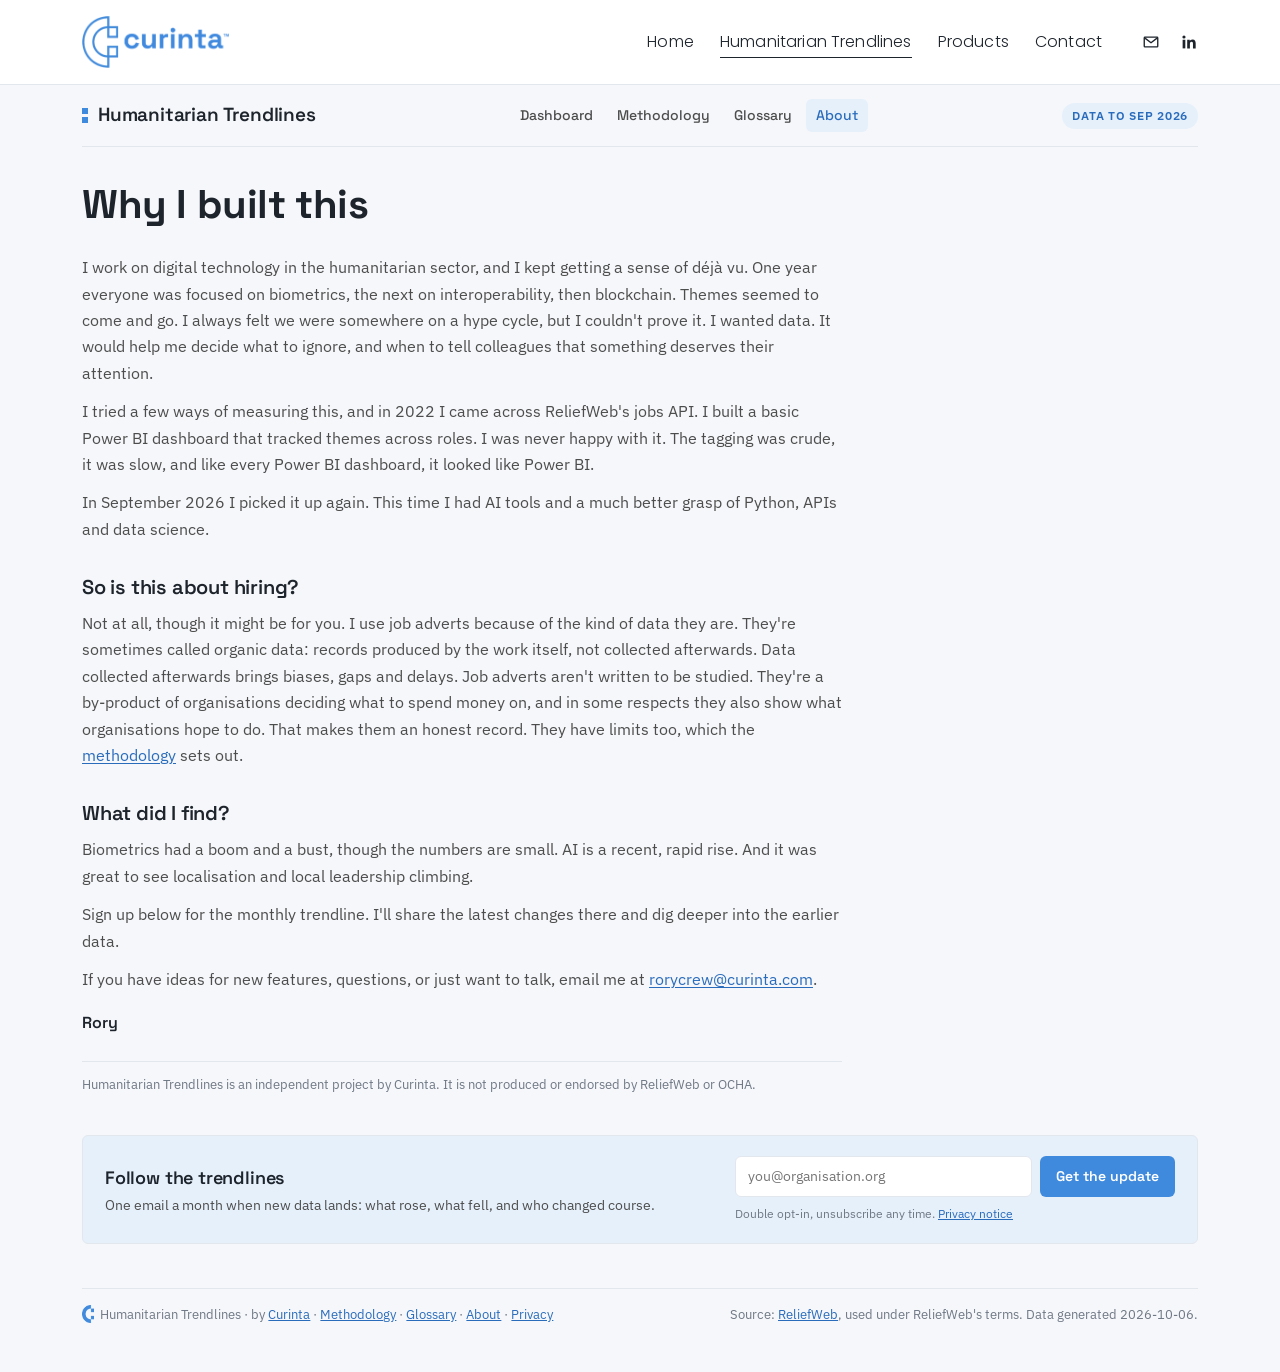
==== docs/about.html @ 2a7b98c0 "Add About page (Why I built this) with signup Co-Authored-By: Claude Opus 5.5 <noreply@anthropic.com" ====
<!doctype html>
<html lang="en">
<head>
<meta charset="utf-8">
<meta name="viewport" content="width=device-width,initial-scale=1,viewport-fit=cover">
<link rel="icon" type="image/png" href="[data-uri]">
<title>About · Humanitarian Trendlines</title>
<meta name="description" content="Why Humanitarian Trendlines exists: using ReliefWeb job adverts as an honest record of what the humanitarian sector sets out to do.">
<link rel="canonical" href="https://trendlines.curinta.com/about">
<meta property="og:type" content="article">
<meta property="og:site_name" content="Curinta">
<meta property="og:url" content="https://trendlines.curinta.com/about">
<meta property="og:title" content="About · Humanitarian Trendlines">
<meta property="og:description" content="Why Humanitarian Trendlines exists: using ReliefWeb job adverts as an honest record of what the humanitarian sector sets out to do.">
<meta property="og:image" content="https://trendlines.curinta.com/og-image.png?v=20261006-e20811">
<meta property="og:image:width" content="1200">
<meta property="og:image:height" content="627">
<link rel="preconnect" href="https://fonts.googleapis.com">
<link rel="preconnect" href="https://fonts.gstatic.com" crossorigin>
<link rel="stylesheet" href="https://fonts.googleapis.com/css2?family=Space+Grotesk:wght@400;500;600;700&family=IBM+Plex+Sans:wght@400;500;600&family=Poppins:wght@300;400&display=swap">
<link rel="stylesheet" href="site.css">
</head>
<body>
<!-- Generated by pages.py on 2026-10-06. Edit pages.py, not this file. -->
<header class="site" id="site">
  <div class="site-in">
    <a class="site-logo" href="https://www.curinta.com/"><img src="curinta-logo.png" alt="Curinta" width="317" height="112"></a>
    <button class="site-burger" type="button" aria-label="Menu" aria-expanded="false" aria-controls="siteMenu"><svg viewBox="0 0 24 24" fill="none" stroke="currentColor" stroke-width="1.6" stroke-linecap="round" aria-hidden="true"><path d="M4 7h16M4 12h16M4 17h16"/></svg></button>
    <div class="site-menu" id="siteMenu">
      <ul class="site-nav">
        <li><a href="https://www.curinta.com/">Home</a></li>
        <li><a href="https://trendlines.curinta.com/" aria-current="page">Humanitarian Trendlines</a></li>
        <li class="site-dd"><button type="button" aria-haspopup="true" aria-expanded="false">Products</button>
          <ul class="site-dd-menu"><li><a href="https://www.curinta.com/consultancy-services">Consultancy services</a></li></ul></li>
        <li><a href="https://www.curinta.com/contact">Contact</a></li>
      </ul>
      <div class="site-social">
        <a href="mailto:contact@curinta.com" aria-label="Email Curinta"><svg viewBox="0 0 24 24" fill="none" stroke="currentColor" stroke-width="1.8" stroke-linejoin="round" aria-hidden="true"><rect x="3" y="5.5" width="18" height="13" rx="1"/><path d="M3.5 6.5 12 13l8.5-6.5"/></svg></a>
        <a href="https://www.linkedin.com/company/curinta" aria-label="Curinta on LinkedIn" target="_blank" rel="noopener"><svg viewBox="0 0 24 24" fill="currentColor" aria-hidden="true"><rect x="3.5" y="9" width="3.6" height="11.5"/><circle cx="5.3" cy="5.3" r="2.1"/><path d="M9.6 9h3.4v1.6c.5-.9 1.7-1.9 3.6-1.9 3.6 0 4.3 2.3 4.3 5.4v6.4h-3.6v-5.7c0-1.4 0-3.1-1.9-3.1s-2.2 1.5-2.2 3v5.8H9.6z"/></svg></a>
      </div>
    </div>
  </div>
</header>

<div class="wrap">
  <header class="brand">
    <a class="prod" href="index.html"><span class="pix" aria-hidden="true"></span>Humanitarian Trendlines</a>
    <nav aria-label="Trendlines pages"><a href="index.html">Dashboard</a><a href="methodology.html">Methodology</a><a href="glossary.html">Glossary</a><a href="about.html" aria-current="page">About</a></nav>
    <span class="stamp">Data to Sep 2026</span>
  </header>

  <div class="page-hero">
    <h1>Why I built this</h1>
  </div>
  <article class="prose about">
<p>I work on digital technology in the humanitarian sector, and I kept getting a sense of déjà vu. One year everyone was focused on biometrics, the next on interoperability, then blockchain. Themes seemed to come and go. I always felt we were somewhere on a hype cycle, but I couldn't prove it. I wanted data. It would help me decide what to ignore, and when to tell colleagues that something deserves their attention.</p>
<p>I tried a few ways of measuring this, and in 2022 I came across ReliefWeb's jobs API. I built a basic Power BI dashboard that tracked themes across roles. I was never happy with it. The tagging was crude, it was slow, and like every Power BI dashboard, it looked like Power BI.</p>
<p>In September 2026 I picked it up again. This time I had AI tools and a much better grasp of Python, APIs and data science.</p>
<h2>So is this about hiring?</h2>
<p>Not at all, though it might be for you. I use job adverts because of the kind of data they are. They're sometimes called organic data: records produced by the work itself, not collected afterwards. Data collected afterwards brings biases, gaps and delays. Job adverts aren't written to be studied. They're a by-product of organisations deciding what to spend money on, and in some respects they also show what organisations hope to do. That makes them an honest record. They have limits too, which the <a href="methodology.html">methodology</a> sets out.</p>
<h2>What did I find?</h2>
<p>Biometrics had a boom and a bust, though the numbers are small. AI is a recent, rapid rise. And it was great to see localisation and local leadership climbing.</p>
<p>Sign up below for the monthly trendline. I'll share the latest changes there and dig deeper into the earlier data.</p>
<p>If you have ideas for new features, questions, or just want to talk, email me at <a href="mailto:rorycrew@curinta.com">rorycrew@curinta.com</a>.</p>
<p class="sig">Rory</p>
<p class="indep">Humanitarian Trendlines is an independent project by Curinta. It is not produced or endorsed by ReliefWeb or OCHA.</p>
  </article>
  <aside class="signup" aria-labelledby="suTitle2">
    <div><h3 id="suTitle2">Follow the trendlines</h3><p>One email a month when new data lands: what rose, what fell, and who changed course.</p></div>
    <div>
      <form class="signup-form" novalidate>
        <label class="sr-only" for="suEmail2">Email address</label>
        <input id="suEmail2" type="email" name="email" placeholder="you@organisation.org" autocomplete="email" required>
        <input class="hp" type="text" name="website" tabindex="-1" autocomplete="off" aria-hidden="true">
        <button type="submit">Get the update</button>
      </form>
      <p class="fine">Double opt-in, unsubscribe any time. <a href="https://www.curinta.com/privacy">Privacy notice</a></p>
      <p class="msg" role="status" aria-live="polite"></p>
    </div>
  </aside>

  <footer class="colophon">
    <span><img src="[data-uri]" alt="">Humanitarian Trendlines · by <a href="https://www.curinta.com/">Curinta</a> · <a href="methodology.html">Methodology</a> · <a href="glossary.html">Glossary</a> · <a href="about.html">About</a> · <a href="https://www.curinta.com/privacy">Privacy</a></span>
    <span>Source: <a href="https://reliefweb.int/jobs">ReliefWeb</a>, used under ReliefWeb's terms. Data generated 2026-10-06.</span>
  </footer>
</div>
<script>
(function(){
  var site=document.getElementById("site"); if(!site) return;
  var burger=site.querySelector(".site-burger");
  burger.addEventListener("click",function(){var o=site.classList.toggle("open");burger.setAttribute("aria-expanded",o?"true":"false");});
  var dd=site.querySelector(".site-dd"), ddb=dd.querySelector("button");
  ddb.addEventListener("click",function(e){e.stopPropagation();var o=dd.classList.toggle("open");ddb.setAttribute("aria-expanded",o?"true":"false");});
  document.addEventListener("click",function(e){if(!dd.contains(e.target)){dd.classList.remove("open");ddb.setAttribute("aria-expanded","false");}});
  document.addEventListener("keydown",function(e){if(e.key==="Escape"){dd.classList.remove("open");site.classList.remove("open");burger.setAttribute("aria-expanded","false");}});
})();
</script>
<script>
(function(){
  var URL="https://assets.mailerlite.com/jsonp/2721455/forms/201630916907369586/subscribe";
  var OK="Nearly done: check your inbox and click the link to confirm. If it isn't there in a few minutes, look in spam or promotions.";
  document.querySelectorAll(".signup-form").forEach(function(f){
    var box=f.parentNode, msg=box.querySelector(".msg"), btn=f.querySelector("button"), em=f.querySelector("input[type=email]");
    function show(t,ok){msg.textContent=t;msg.className="msg "+(ok?"ok":"err");}
    f.addEventListener("submit",function(e){
      e.preventDefault();
      if(f.website && f.website.value) return;
      var v=em.value.trim();
      if(!/^[^\s@]+@[^\s@]+\.[^\s@]+$/.test(v)){show("Please enter a valid email address.",false);em.focus();return;}
      var label=btn.textContent; btn.disabled=true; btn.textContent="Sending…"; show("",true);
      var body=new URLSearchParams();
      body.append("fields[email]",v); body.append("ml-submit","1"); body.append("anticsrf","true");
      fetch(URL,{method:"POST",body:body,headers:{"Accept":"application/json"}})
        .then(function(r){return r.json();})
        .then(function(d){
          if(d && d.success){f.hidden=true;var fp=box.querySelector(".fine");if(fp)fp.hidden=true;show(OK,true);return;}
          var m=d && d.errors && d.errors.fields && d.errors.fields.email && d.errors.fields.email[0];
          show(m||"Something went wrong. Please try again.",false);
        })
        .catch(function(){show("Couldn't reach the signup service. Please try again, or email contact@curinta.com.",false);})
        .then(function(){btn.disabled=false;btn.textContent=label;});
    });
  });
})();
</script>
</body>
</html>
---- docs/site.css ----
/* Shared styles for the Trendlines sub-pages (methodology, glossary). Tokens, banner and brand strip are copied from index.html: keep them in step if either changes. */
:root{
  --bg:#F5F7FA; --surface:#FFFFFF; --ink:#1E242C; --ink-2:#4D4D4D; --muted:#6F7885; --line:#E2E7EE; --grid:#EEF1F5;
  --accent:#408ADE; --accent-ink:#2A6CBC; --accent-soft:#E6F0FB;
  --s1:#408ADE; --s2:#eb6834; --s3:#1baf7a; --s4:#eda100; --s5:#e87ba4; --s6:#4a3aa7;
  --good:#0a8f0a; --good-soft:#E3F4E3; --bad:#c23636; --bad-soft:#FBE7E7; --warn:#a86b00; --warn-soft:#FCF1DC;
  --font-display:"Space Grotesk", "Segoe UI", system-ui, sans-serif;
  --font-body:"IBM Plex Sans", "Segoe UI", system-ui, sans-serif;
  --r:6px;
}
@media (prefers-color-scheme: dark){:root:not([data-theme="light"]){
  --bg:#0F1217; --surface:#161A21; --ink:#EEF2F7; --ink-2:#C2C8D1; --muted:#8B94A2; --line:#262C36; --grid:#1E232B;
  --accent:#4c95e6; --accent-ink:#7DB3EF; --accent-soft:#1A2A3F;
  --s1:#4c95e6; --s2:#d95926; --s3:#199e70; --s4:#c98500; --s5:#d55181; --s6:#9085e9;
  --good:#4cc24c; --good-soft:#15291A; --bad:#ec7676; --bad-soft:#2E1A1C; --warn:#e0a63a; --warn-soft:#2D2416;
  color-scheme:dark;}}
:root[data-theme="dark"]{
  --bg:#0F1217; --surface:#161A21; --ink:#EEF2F7; --ink-2:#C2C8D1; --muted:#8B94A2; --line:#262C36; --grid:#1E232B;
  --accent:#4c95e6; --accent-ink:#7DB3EF; --accent-soft:#1A2A3F;
  --s1:#4c95e6; --s2:#d95926; --s3:#199e70; --s4:#c98500; --s5:#d55181; --s6:#9085e9;
  --good:#4cc24c; --good-soft:#15291A; --bad:#ec7676; --bad-soft:#2E1A1C; --warn:#e0a63a; --warn-soft:#2D2416;
  color-scheme:dark;}

*{box-sizing:border-box}
body{margin:0;background:var(--bg);color:var(--ink);font-family:var(--font-body);font-size:15px;line-height:1.5}
.wrap{max-width:1180px;margin:0 auto;padding-inline:clamp(16px,3vw,32px);padding-block:0 48px}
h1,h2,h3{font-family:var(--font-display);text-wrap:balance;margin:0;letter-spacing:-.01em}
.num{font-family:var(--font-display);font-variant-numeric:tabular-nums}
button{font:inherit;color:inherit}
:focus-visible{outline:2px solid var(--accent);outline-offset:2px}

.brand{display:flex;align-items:center;justify-content:space-between;gap:16px;flex-wrap:wrap;padding-block:14px;border-bottom:1px solid var(--line)}
.brand img{height:42px;width:auto;display:block}
.brand nav{display:flex;gap:4px;flex-wrap:wrap}
.brand nav a{font-family:var(--font-display);font-weight:500;font-size:14px;color:var(--ink-2);text-decoration:none;padding:6px 10px;border-radius:var(--r)}
.brand nav a:hover{background:var(--accent-soft);color:var(--accent-ink)}
/* Curinta site banner: mirrors the curinta.com (Squarespace) header. Update links here if the Squarespace menu changes. */
.site{background:var(--surface);border-bottom:1px solid var(--line);position:relative;z-index:20}
.site-in{max-width:1180px;margin:0 auto;padding:16px clamp(16px,3vw,32px);display:flex;align-items:center;gap:24px}
.site-logo{display:block;flex:none}
.site-logo img{height:52px;width:auto;display:block}
.site-menu{margin-left:auto;display:flex;align-items:center;gap:40px}
.site-nav{display:flex;align-items:center;gap:26px;margin:0;padding:0;list-style:none}
.site-nav a,.site-dd>button{font-family:"Poppins","Segoe UI",system-ui,sans-serif;font-weight:300;font-size:16px;letter-spacing:.01em;color:var(--ink);text-decoration:none;background:none;border:0;padding:4px 0;cursor:pointer;line-height:1.4}
.site-nav a:hover,.site-dd>button:hover{opacity:.6}
.site-nav a[aria-current="page"]{border-bottom:1px solid currentColor}
.site-dd{position:relative}
.site-dd-menu{display:none;position:absolute;top:100%;left:50%;transform:translateX(-50%);margin:0;padding:12px 0 0;list-style:none;min-width:220px}
.site-dd-menu li{background:var(--surface);border:1px solid var(--line);border-radius:var(--r);box-shadow:0 8px 20px rgba(0,0,0,.08);padding:10px 16px;text-align:center}
.site-dd:hover .site-dd-menu,.site-dd:focus-within .site-dd-menu,.site-dd.open .site-dd-menu{display:block}
.site-social{display:flex;align-items:center;gap:20px}
.site-social a{display:block;color:var(--ink);line-height:0}
.site-social a:hover{opacity:.6}
.site-social svg{width:18px;height:18px;display:block}
.site-burger{display:none;margin-left:auto;background:none;border:0;padding:8px;cursor:pointer;color:var(--ink)}
.site-burger svg{width:26px;height:26px;display:block}
@media (max-width:900px){
  .site-logo img{height:42px}
  .site-burger{display:block}
  .site-menu{display:none;position:absolute;left:0;right:0;top:100%;background:var(--surface);border-bottom:1px solid var(--line);box-shadow:0 10px 20px rgba(0,0,0,.08);flex-direction:column;align-items:stretch;gap:18px;padding:16px 24px 24px}
  .site.open .site-menu{display:flex}
  .site-nav{flex-direction:column;align-items:flex-start;gap:14px}
  .site-nav a,.site-dd>button{font-size:20px}
  .site-dd-menu{display:block;position:static;transform:none;padding:8px 0 0 16px;min-width:0}
  .site-dd-menu li{background:none;border:0;box-shadow:none;padding:4px 0;text-align:left}
  .site-dd-menu a{font-size:17px}
}
/* Product strip under the banner */
.brand .prod{font-family:var(--font-display);font-weight:600;font-size:19px;color:var(--ink);letter-spacing:-.01em;text-decoration:none;display:flex;align-items:center;gap:10px}
.brand .prod .pix{flex:none}
.stamp{font-size:12px;font-weight:600;letter-spacing:.06em;text-transform:uppercase;color:var(--accent-ink);background:var(--accent-soft);padding:4px 10px;border-radius:999px}
section.block{margin-top:40px}
.sec-head{display:flex;align-items:baseline;gap:12px;flex-wrap:wrap;margin-bottom:14px}
.sec-head h2{font-size:22px;font-weight:600}
.pix{display:inline-grid;grid-template-columns:6px;gap:3px;align-self:center}
.pix::before,.pix::after{content:"";width:6px;height:6px;background:var(--accent)}
.panel{background:var(--surface);border:1px solid var(--line);border-radius:var(--r);padding:18px;min-width:0}
.colophon{margin-top:44px;padding-top:16px;border-top:1px solid var(--line);display:flex;justify-content:space-between;gap:12px;flex-wrap:wrap;font-size:12.5px;color:var(--muted)}
.colophon img{height:18px;vertical-align:-4px;margin-right:6px}
.colophon a{color:var(--accent-ink)}

/* ---- Sub-page layout ---- */
.brand nav a[aria-current="page"]{background:var(--accent-soft);color:var(--accent-ink)}
.page-hero{padding-block:36px 8px;max-width:78ch}
.page-hero h1{font-size:clamp(28px,4vw,40px);line-height:1.08;font-weight:700}
.page-hero h1 em{font-style:normal;color:var(--accent)}
.page-hero p{color:var(--ink-2);margin:12px 0 0;font-size:16px}
.doc{display:grid;grid-template-columns:200px minmax(0,1fr);gap:40px;align-items:start;margin-top:28px}
.toc{position:sticky;top:20px;font-size:13.5px}
.toc b{display:block;font-family:var(--font-display);font-size:12px;text-transform:uppercase;letter-spacing:.06em;color:var(--muted);margin-bottom:8px;font-weight:500}
.toc ol{list-style:none;margin:0;padding:0;display:grid;gap:2px}
.toc a{display:block;color:var(--ink-2);text-decoration:none;padding:4px 10px;border-left:2px solid var(--line)}
.toc a:hover{color:var(--accent-ink);border-left-color:var(--accent)}
.prose{max-width:76ch;min-width:0}
.prose section{scroll-margin-top:16px}
.prose section+section{margin-top:36px}
.prose h2{font-size:21px;font-weight:600;display:flex;align-items:center;gap:12px;margin-bottom:10px}
.prose h3{font-size:15.5px;font-weight:600;margin:18px 0 6px}
.prose p{margin:0 0 12px;color:var(--ink-2)}
.prose ul{margin:0 0 12px;padding-left:20px;color:var(--ink-2);display:grid;gap:7px}
.prose b,.prose strong{color:var(--ink);font-weight:600}
.prose a{color:var(--accent-ink);text-underline-offset:2px}
.limits{list-style:none;padding:0!important;gap:10px!important}
.limits li{background:var(--surface);border:1px solid var(--line);border-left:3px solid var(--warn);border-radius:var(--r);padding:12px 14px}
.facts{display:grid;grid-template-columns:repeat(4,minmax(0,1fr));gap:1px;background:var(--line);border:1px solid var(--line);border-radius:var(--r);overflow:hidden;margin:0 0 8px}
.facts div{background:var(--surface);padding:12px 14px}
.facts b{display:block;font-family:var(--font-display);font-size:21px;font-weight:600;font-variant-numeric:tabular-nums;color:var(--ink)}
.facts span{font-size:12.5px;color:var(--muted)}
.cite{display:flex;gap:10px;align-items:flex-start;background:var(--surface);border:1px solid var(--line);border-radius:var(--r);padding:12px 14px;font-size:14px;color:var(--ink)}
.cite span{flex:1;min-width:0}
.btn{font-family:var(--font-display);font-weight:600;font-size:13px;padding:6px 12px;border:1px solid var(--line);border-radius:var(--r);background:var(--accent-soft);color:var(--accent-ink);cursor:pointer;white-space:nowrap}
.log{list-style:none;padding:0!important}
.log li{display:grid;grid-template-columns:110px minmax(0,1fr);gap:12px}
.log time{font-family:var(--font-display);font-variant-numeric:tabular-nums;color:var(--muted);font-size:13.5px}
.terms{width:100%;border-collapse:collapse;font-size:14px;margin-bottom:8px}
.terms th,.terms td{text-align:left;vertical-align:top;padding:10px 12px 10px 0;border-bottom:1px solid var(--line)}
.terms th{font-family:var(--font-display);font-weight:600;color:var(--ink);width:30%}
.terms td{color:var(--ink-2)}
.gsearch{display:flex;gap:10px;align-items:center;flex-wrap:wrap;margin:0 0 16px}
.gsearch input{flex:1;min-width:200px;font:inherit;font-size:14px;padding:8px 12px;border:1px solid var(--line);border-radius:var(--r);background:var(--surface);color:var(--ink)}
.gsearch small{color:var(--muted);font-size:12.5px}
.tgroup{margin-bottom:22px}
.tgroup h3{font-size:13px;text-transform:uppercase;letter-spacing:.06em;color:var(--muted);font-weight:500;margin:0 0 8px}
.topic{background:var(--surface);border:1px solid var(--line);border-radius:var(--r);padding:12px 14px;margin-bottom:8px}
.topic h4{font-family:var(--font-display);font-size:15px;font-weight:600;margin:0 0 3px;color:var(--ink);letter-spacing:-.01em}
.topic p{margin:0;font-size:14px}
.topic dl{margin:8px 0 0;display:grid;grid-template-columns:auto minmax(0,1fr);gap:3px 10px;font-size:12.5px;color:var(--muted)}
.topic dt{font-weight:600;color:var(--ink-2)}
.topic dd{margin:0}
.wl{display:inline-block;font-size:10.5px;font-weight:600;color:var(--warn);border:1px solid currentColor;border-radius:3px;padding:0 4px;margin-left:6px;vertical-align:2px;text-transform:uppercase;letter-spacing:.04em;font-family:var(--font-body)}
.noresult{color:var(--muted);font-size:14px}
@media (max-width:860px){.doc{grid-template-columns:minmax(0,1fr);gap:16px}.toc{position:static}.toc ol{display:flex;flex-wrap:wrap;gap:4px}.toc a{border:1px solid var(--line);border-radius:999px;padding:3px 10px}}
@media (max-width:560px){.facts{grid-template-columns:minmax(0,1fr) minmax(0,1fr)}.terms th{width:38%}.log li{grid-template-columns:minmax(0,1fr);gap:2px}}
@media print{.site,.toc,.gsearch,.btn{display:none}.doc{display:block}}

/* Monthly-update signup (posts to the MailerLite form "Trendlines signup") */
.signup{margin-top:40px;display:grid;grid-template-columns:minmax(0,1fr) minmax(0,440px);gap:14px 32px;align-items:center;background:var(--accent-soft);border:1px solid var(--line);border-radius:var(--r);padding:20px 22px}
.signup h3{font-size:18px;font-weight:600;margin-bottom:4px}
.signup p{margin:0;color:var(--ink-2);font-size:13.5px}
.signup form{display:flex;gap:8px}
.signup input[type=email]{flex:1;min-width:0;font:inherit;font-size:14px;padding:9px 12px;border:1px solid var(--line);border-radius:var(--r);background:var(--surface);color:var(--ink)}
.signup button{font-family:var(--font-display);font-weight:600;font-size:14px;padding:9px 16px;border:0;border-radius:var(--r);background:var(--accent);color:#fff;cursor:pointer;white-space:nowrap}
.signup button:hover{filter:brightness(1.08)}
.signup button[disabled]{opacity:.6;cursor:wait}
.signup .fine{font-size:12px;color:var(--muted);margin:8px 0 0}
.signup .fine a{color:var(--accent-ink)}
.signup .msg{font-size:13px;margin-top:8px}
.signup .msg:empty{display:none}
.signup .msg.ok{color:var(--good)}
.signup .msg.err{color:var(--bad)}
.signup .hp{position:absolute;left:-9999px;width:1px;height:1px;opacity:0}
.sr-only{position:absolute;width:1px;height:1px;padding:0;margin:-1px;overflow:hidden;clip:rect(0,0,0,0);border:0}
@media (max-width:760px){.signup{grid-template-columns:minmax(0,1fr)}.signup form{flex-wrap:wrap}.signup button{flex:1 0 100%}}
.about{margin-top:20px;font-size:16px}
.about h2{font-size:20px;margin:30px 0 8px}
.about p{line-height:1.65}
.about .sig{font-family:var(--font-display);font-weight:600;color:var(--ink);margin-top:18px}
.about .indep{font-size:13px;color:var(--muted);margin-top:24px;padding-top:12px;border-top:1px solid var(--line)}
.prose ~ .signup{max-width:1180px}
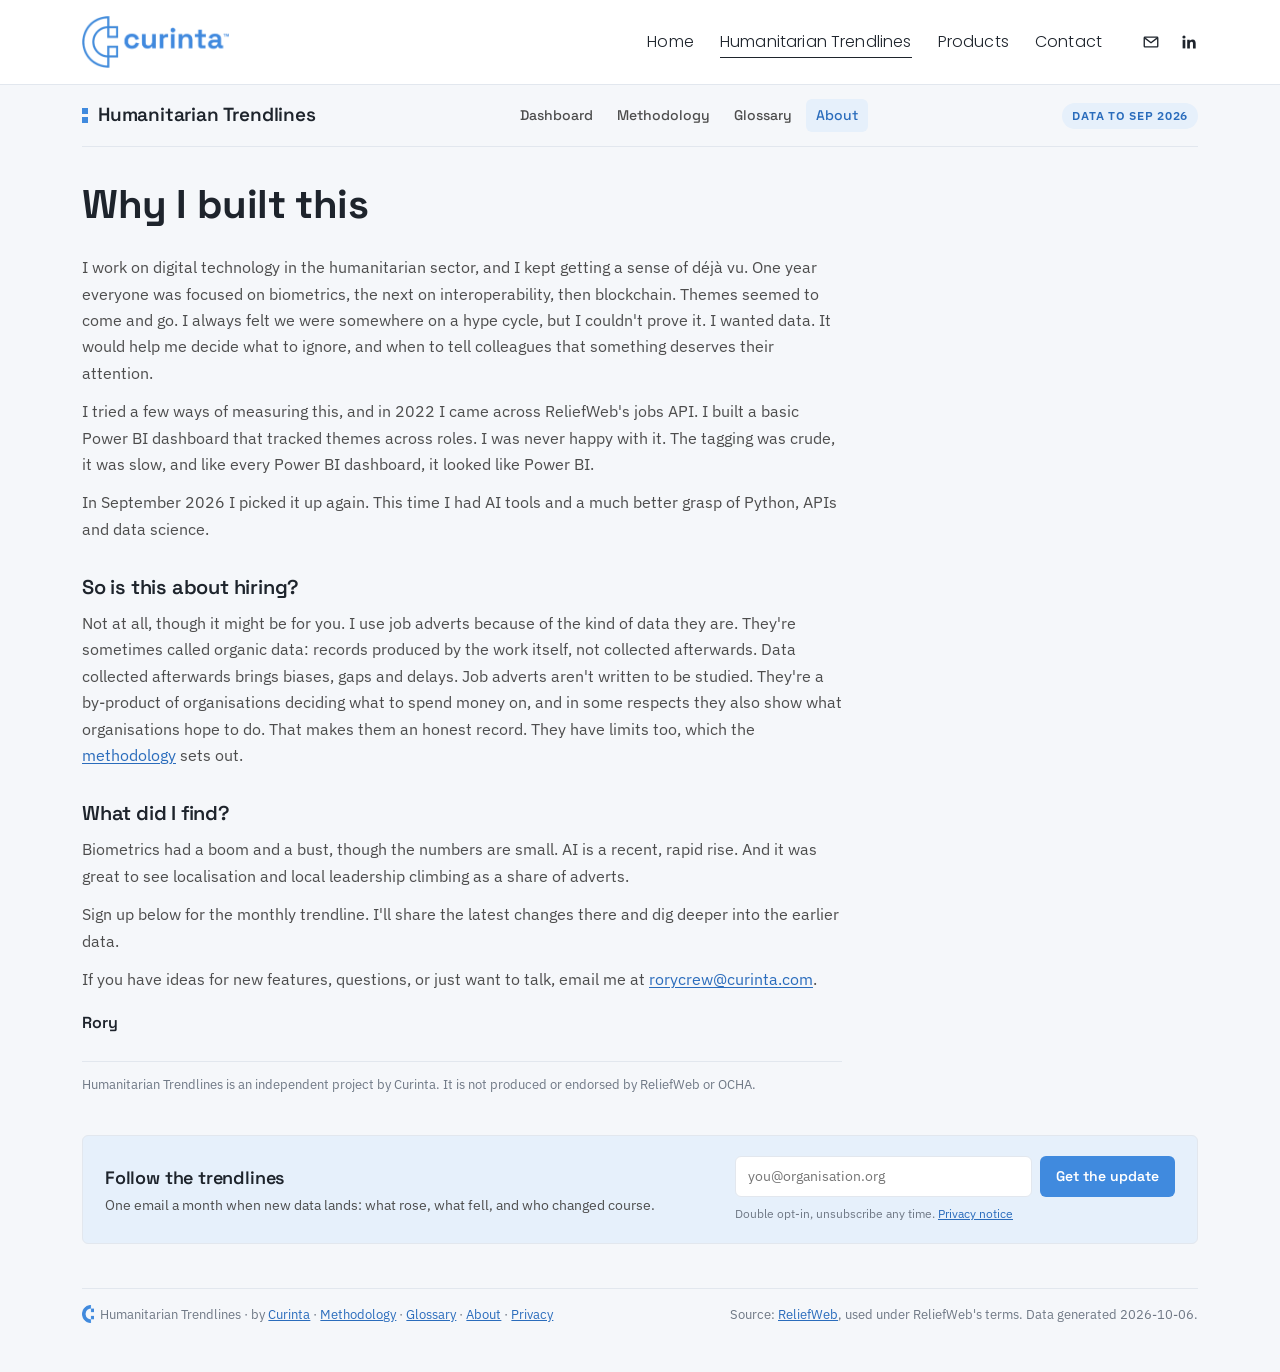
==== commit eaa78571: "About: localisation climbing as a share of adverts Co-Authored-By: Claude Opus 5.5 <noreply@anthropi" ====
--- a/docs/about.html
+++ b/docs/about.html
@@ -59,7 +59,7 @@
 <h2>So is this about hiring?</h2>
 <p>Not at all, though it might be for you. I use job adverts because of the kind of data they are. They're sometimes called organic data: records produced by the work itself, not collected afterwards. Data collected afterwards brings biases, gaps and delays. Job adverts aren't written to be studied. They're a by-product of organisations deciding what to spend money on, and in some respects they also show what organisations hope to do. That makes them an honest record. They have limits too, which the <a href="methodology.html">methodology</a> sets out.</p>
 <h2>What did I find?</h2>
-<p>Biometrics had a boom and a bust, though the numbers are small. AI is a recent, rapid rise. And it was great to see localisation and local leadership climbing.</p>
+<p>Biometrics had a boom and a bust, though the numbers are small. AI is a recent, rapid rise. And it was great to see localisation and local leadership climbing as a share of adverts.</p>
 <p>Sign up below for the monthly trendline. I'll share the latest changes there and dig deeper into the earlier data.</p>
 <p>If you have ideas for new features, questions, or just want to talk, email me at <a href="mailto:rorycrew@curinta.com">rorycrew@curinta.com</a>.</p>
 <p class="sig">Rory</p>
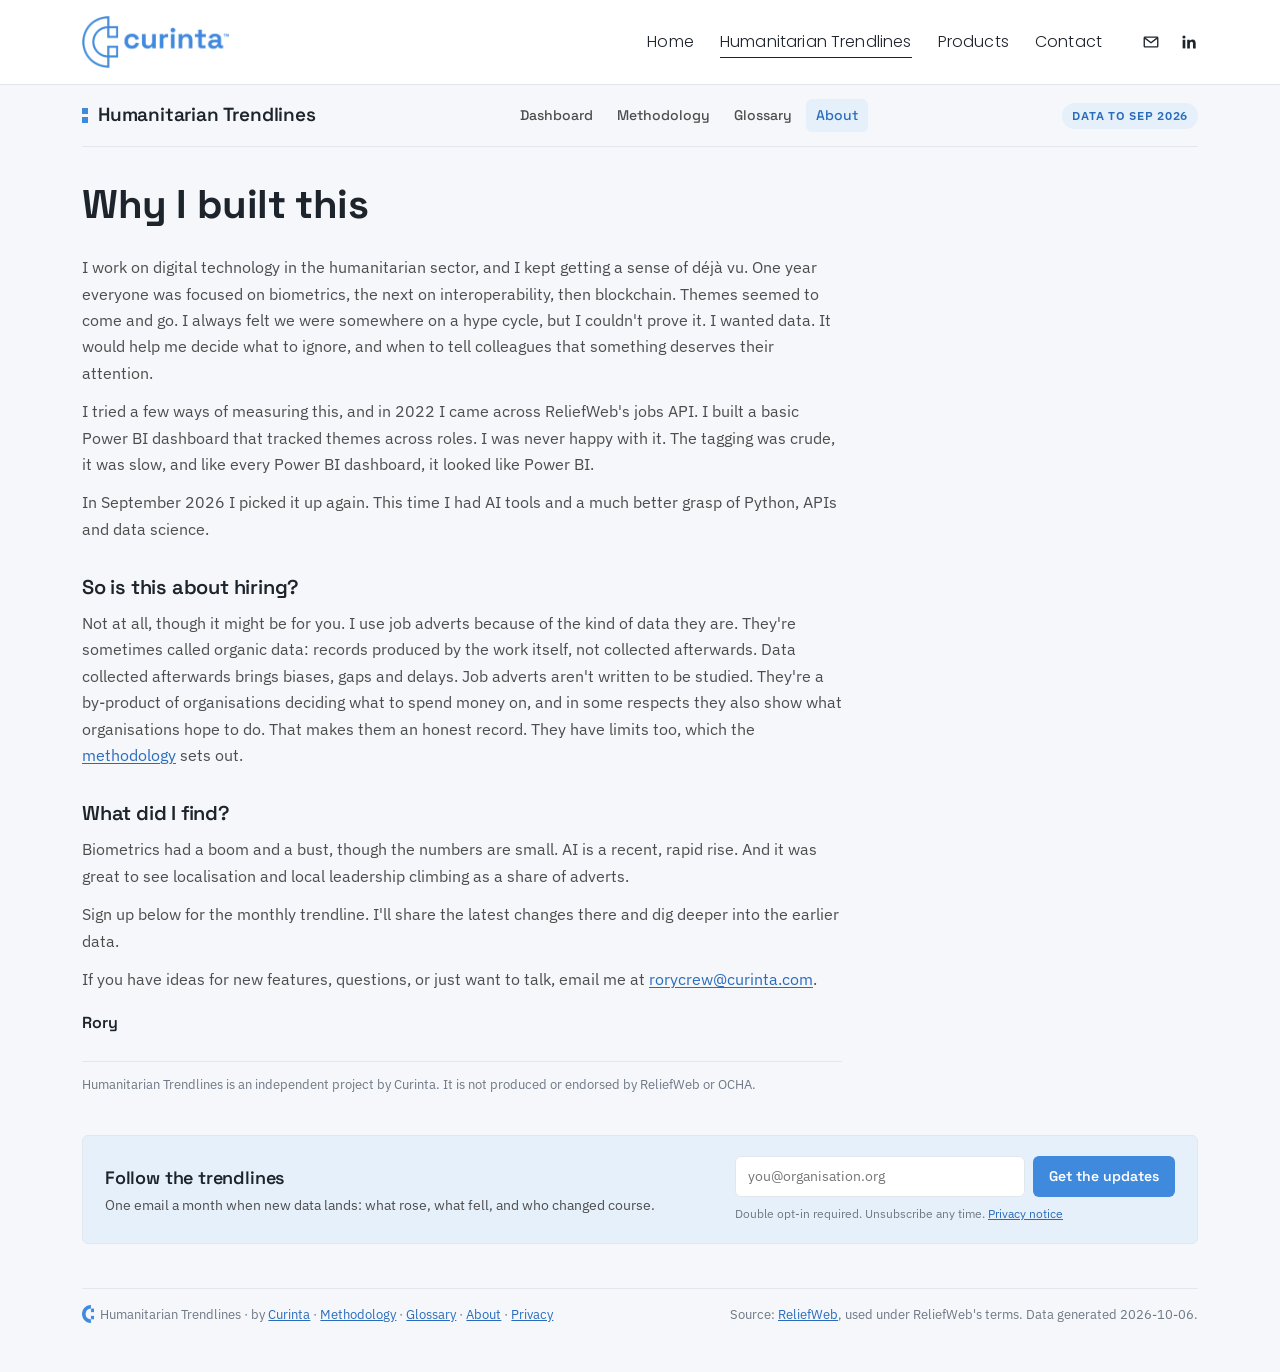
==== commit ac4b9e2c: "Localisation by country (proxy): export step, dashboard section, methodology National NGO = NGO base" ====
--- a/docs/about.html
+++ b/docs/about.html
@@ -72,9 +72,9 @@
         <label class="sr-only" for="suEmail2">Email address</label>
         <input id="suEmail2" type="email" name="email" placeholder="you@organisation.org" autocomplete="email" required>
         <input class="hp" type="text" name="website" tabindex="-1" autocomplete="off" aria-hidden="true">
-        <button type="submit">Get the update</button>
+        <button type="submit">Get the updates</button>
       </form>
-      <p class="fine">Double opt-in, unsubscribe any time. <a href="https://www.curinta.com/privacy">Privacy notice</a></p>
+      <p class="fine">Double opt-in required. Unsubscribe any time. <a href="https://www.curinta.com/privacy">Privacy notice</a></p>
       <p class="msg" role="status" aria-live="polite"></p>
     </div>
   </aside>
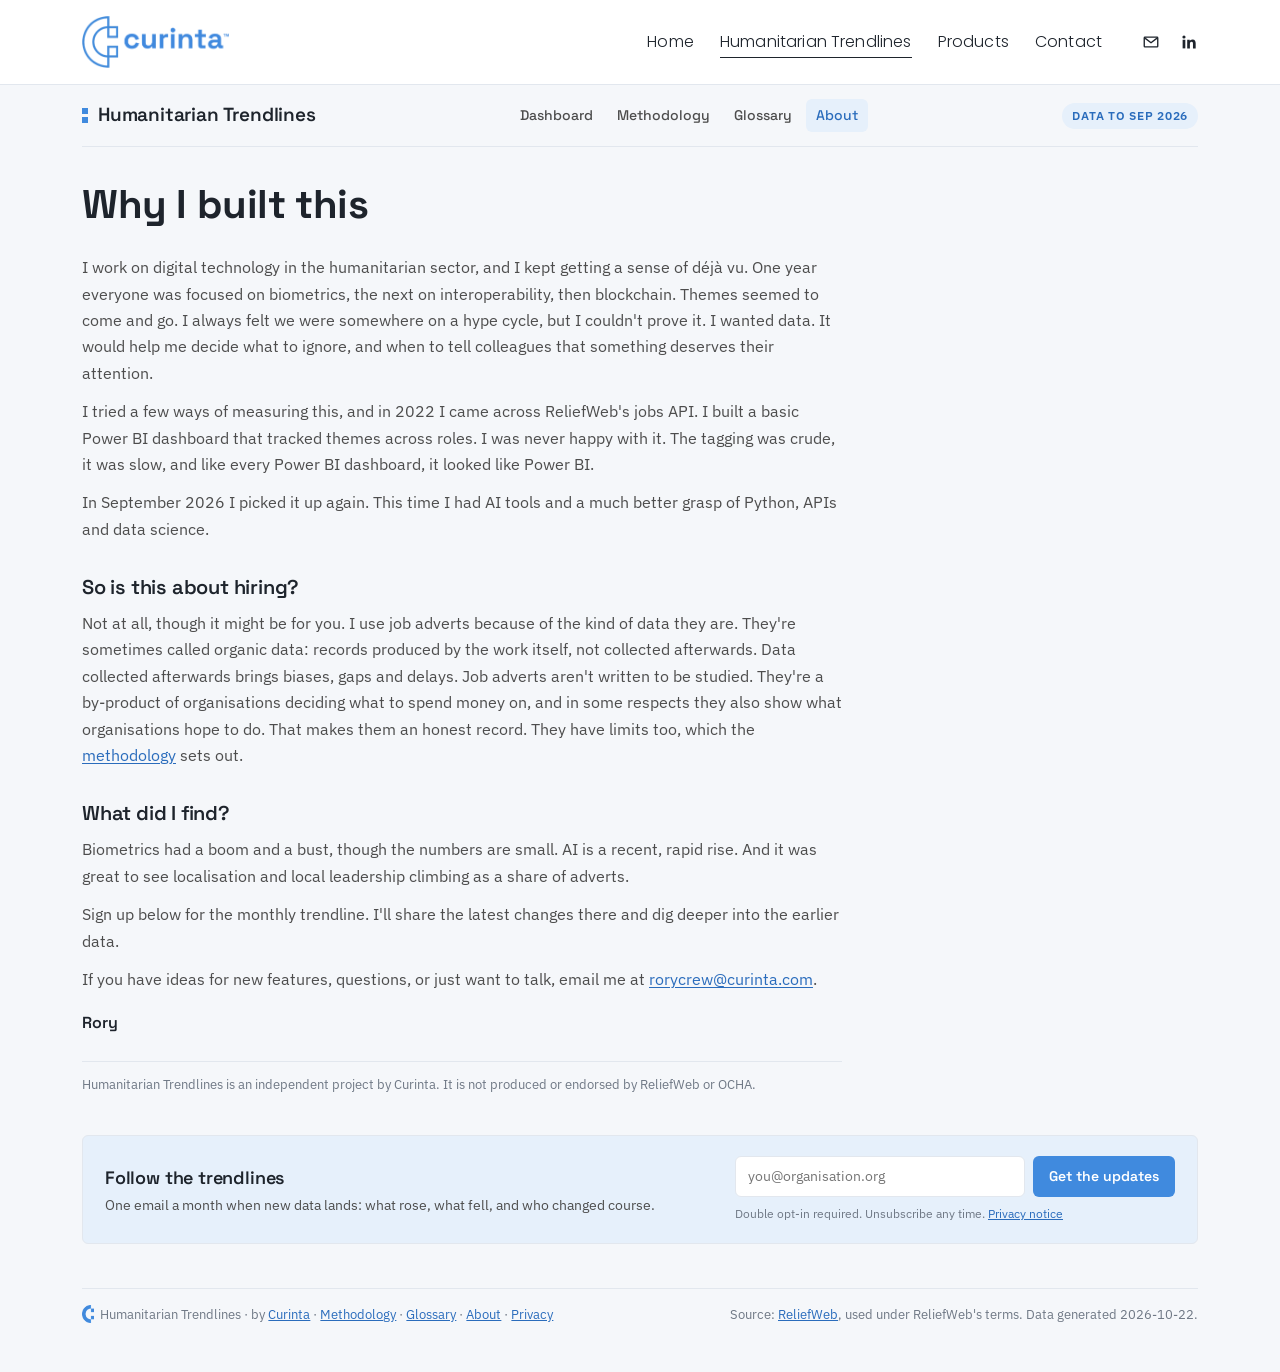
==== commit 28560c0b: "Localisation: low/middle-income countries only; aggregate excludes HQ posts; drop World" ====
--- a/docs/about.html
+++ b/docs/about.html
@@ -21,7 +21,7 @@
 <link rel="stylesheet" href="site.css">
 </head>
 <body>
-<!-- Generated by pages.py on 2026-10-06. Edit pages.py, not this file. -->
+<!-- Generated by pages.py on 2026-10-22. Edit pages.py, not this file. -->
 <header class="site" id="site">
   <div class="site-in">
     <a class="site-logo" href="https://www.curinta.com/"><img src="curinta-logo.png" alt="Curinta" width="317" height="112"></a>
@@ -81,7 +81,7 @@
 
   <footer class="colophon">
     <span><img src="[data-uri]" alt="">Humanitarian Trendlines · by <a href="https://www.curinta.com/">Curinta</a> · <a href="methodology.html">Methodology</a> · <a href="glossary.html">Glossary</a> · <a href="about.html">About</a> · <a href="https://www.curinta.com/privacy">Privacy</a></span>
-    <span>Source: <a href="https://reliefweb.int/jobs">ReliefWeb</a>, used under ReliefWeb's terms. Data generated 2026-10-06.</span>
+    <span>Source: <a href="https://reliefweb.int/jobs">ReliefWeb</a>, used under ReliefWeb's terms. Data generated 2026-10-22.</span>
   </footer>
 </div>
 <script>
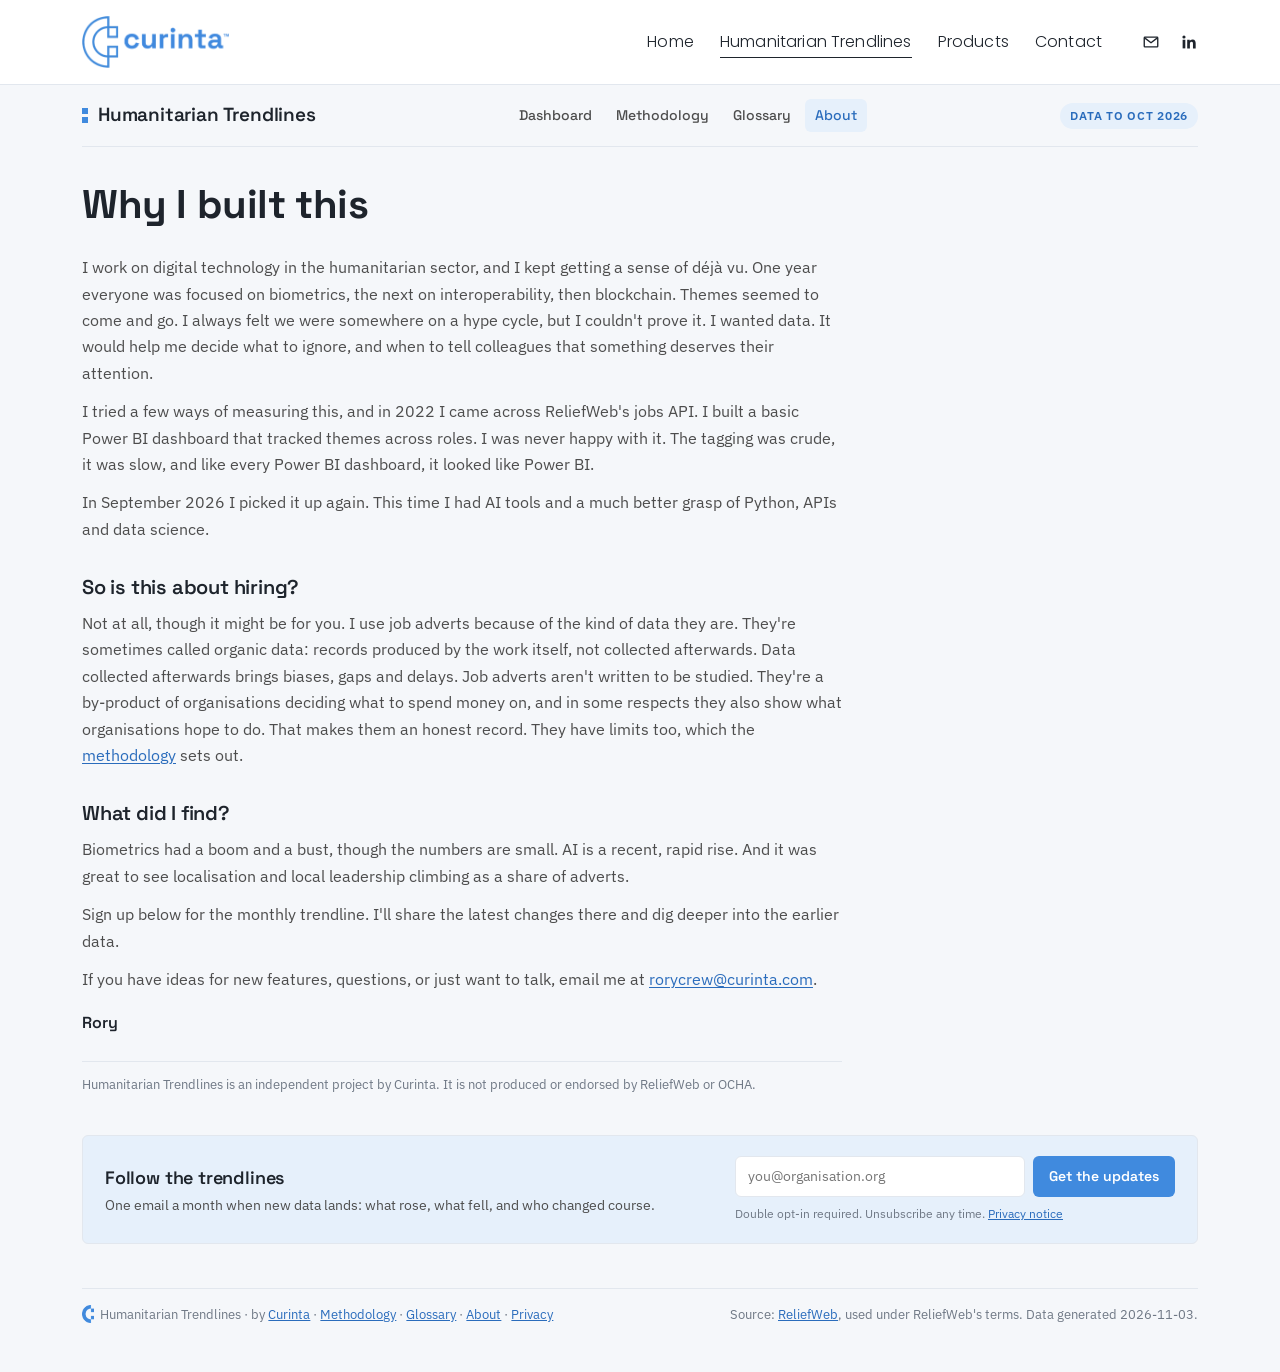
==== commit dd7b684a: "Data to end Oct 2026; retire regex matching to legacy/" ====
--- a/docs/about.html
+++ b/docs/about.html
@@ -21,7 +21,7 @@
 <link rel="stylesheet" href="site.css">
 </head>
 <body>
-<!-- Generated by pages.py on 2026-10-22. Edit pages.py, not this file. -->
+<!-- Generated by pages.py on 2026-11-03. Edit pages.py, not this file. -->
 <header class="site" id="site">
   <div class="site-in">
     <a class="site-logo" href="https://www.curinta.com/"><img src="curinta-logo.png" alt="Curinta" width="317" height="112"></a>
@@ -35,7 +35,7 @@
         <li><a href="https://www.curinta.com/contact">Contact</a></li>
       </ul>
       <div class="site-social">
-        <a href="mailto:contact@curinta.com" aria-label="Email Curinta"><svg viewBox="0 0 24 24" fill="none" stroke="currentColor" stroke-width="1.8" stroke-linejoin="round" aria-hidden="true"><rect x="3" y="5.5" width="18" height="13" rx="1"/><path d="M3.5 6.5 12 13l8.5-6.5"/></svg></a>
+        <a href="mailto:rorycrew@curinta.com" aria-label="Email Curinta"><svg viewBox="0 0 24 24" fill="none" stroke="currentColor" stroke-width="1.8" stroke-linejoin="round" aria-hidden="true"><rect x="3" y="5.5" width="18" height="13" rx="1"/><path d="M3.5 6.5 12 13l8.5-6.5"/></svg></a>
         <a href="https://www.linkedin.com/company/curinta" aria-label="Curinta on LinkedIn" target="_blank" rel="noopener"><svg viewBox="0 0 24 24" fill="currentColor" aria-hidden="true"><rect x="3.5" y="9" width="3.6" height="11.5"/><circle cx="5.3" cy="5.3" r="2.1"/><path d="M9.6 9h3.4v1.6c.5-.9 1.7-1.9 3.6-1.9 3.6 0 4.3 2.3 4.3 5.4v6.4h-3.6v-5.7c0-1.4 0-3.1-1.9-3.1s-2.2 1.5-2.2 3v5.8H9.6z"/></svg></a>
       </div>
     </div>
@@ -46,7 +46,7 @@
   <header class="brand">
     <a class="prod" href="index.html"><span class="pix" aria-hidden="true"></span>Humanitarian Trendlines</a>
     <nav aria-label="Trendlines pages"><a href="index.html">Dashboard</a><a href="methodology.html">Methodology</a><a href="glossary.html">Glossary</a><a href="about.html" aria-current="page">About</a></nav>
-    <span class="stamp">Data to Sep 2026</span>
+    <span class="stamp">Data to Oct 2026</span>
   </header>
 
   <div class="page-hero">
@@ -81,7 +81,7 @@
 
   <footer class="colophon">
     <span><img src="[data-uri]" alt="">Humanitarian Trendlines · by <a href="https://www.curinta.com/">Curinta</a> · <a href="methodology.html">Methodology</a> · <a href="glossary.html">Glossary</a> · <a href="about.html">About</a> · <a href="https://www.curinta.com/privacy">Privacy</a></span>
-    <span>Source: <a href="https://reliefweb.int/jobs">ReliefWeb</a>, used under ReliefWeb's terms. Data generated 2026-10-22.</span>
+    <span>Source: <a href="https://reliefweb.int/jobs">ReliefWeb</a>, used under ReliefWeb's terms. Data generated 2026-11-03.</span>
   </footer>
 </div>
 <script>
@@ -117,7 +117,7 @@
           var m=d && d.errors && d.errors.fields && d.errors.fields.email && d.errors.fields.email[0];
           show(m||"Something went wrong. Please try again.",false);
         })
-        .catch(function(){show("Couldn't reach the signup service. Please try again, or email contact@curinta.com.",false);})
+        .catch(function(){show("Couldn't reach the signup service. Please try again, or email rorycrew@curinta.com.",false);})
         .then(function(){btn.disabled=false;btn.textContent=label;});
     });
   });
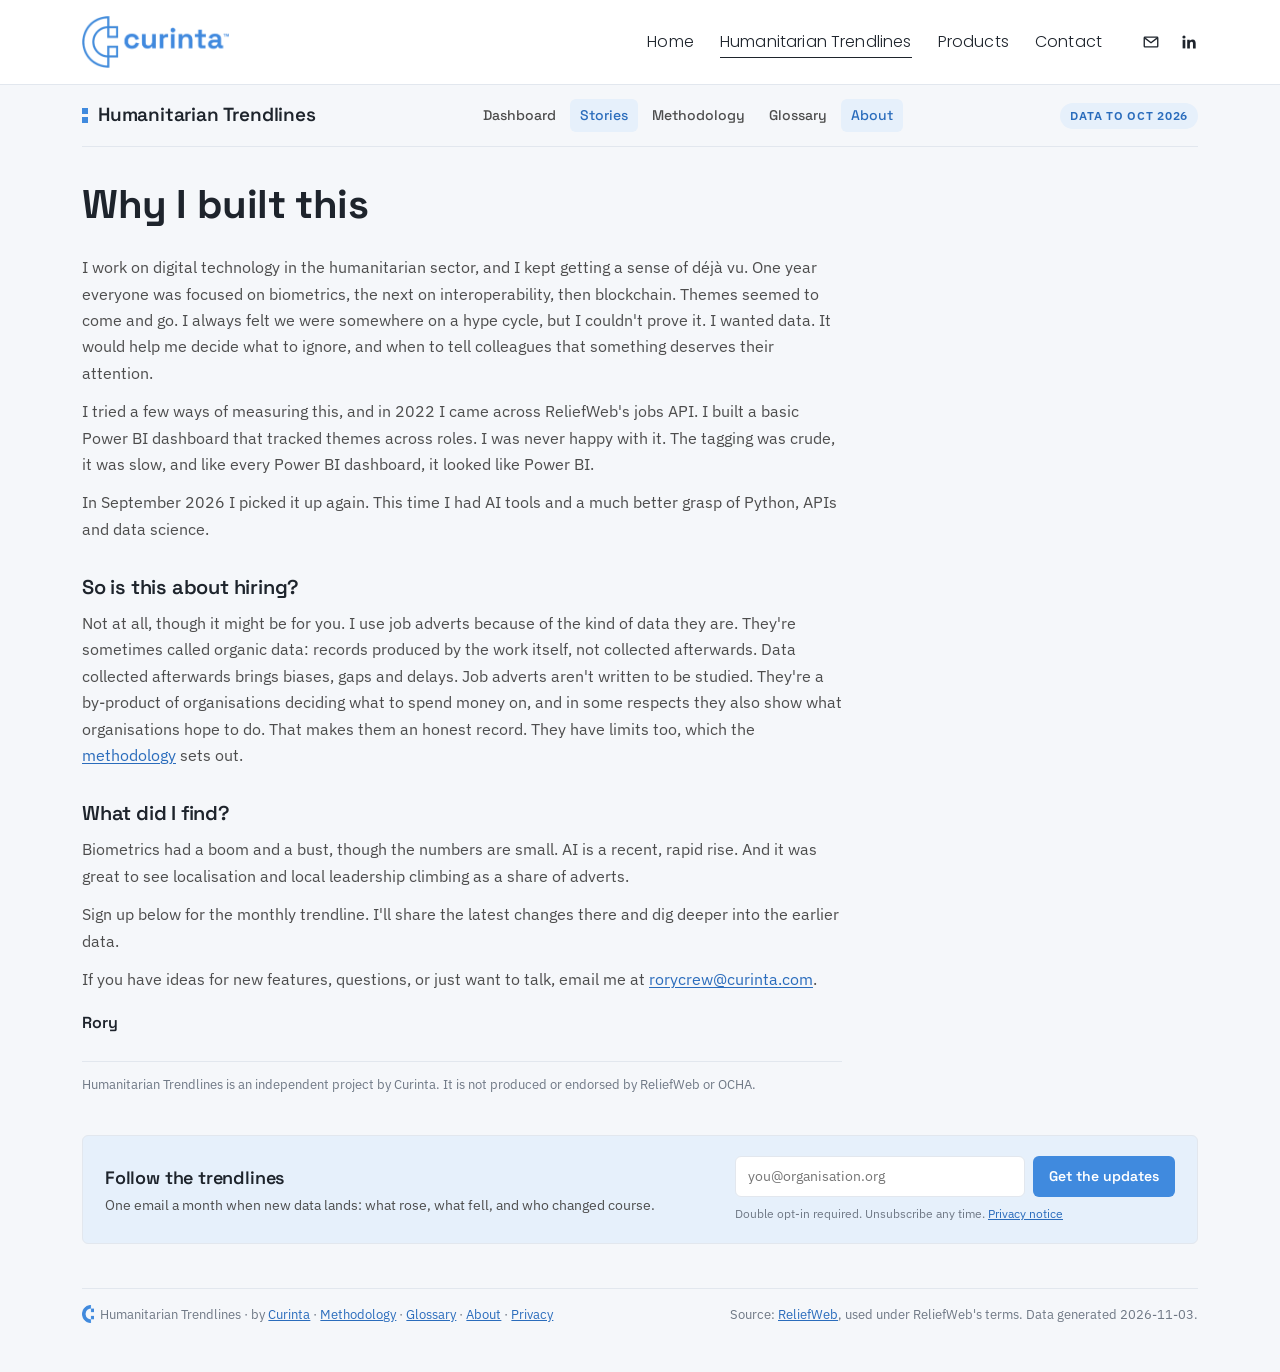
==== commit 23e21561: "Add story: Where the cuts bit, with Stories nav and dashboard card" ====
--- a/docs/about.html
+++ b/docs/about.html
@@ -12,7 +12,7 @@
 <meta property="og:url" content="https://trendlines.curinta.com/about">
 <meta property="og:title" content="About · Humanitarian Trendlines">
 <meta property="og:description" content="Why Humanitarian Trendlines exists: using ReliefWeb job adverts as an honest record of what the humanitarian sector sets out to do.">
-<meta property="og:image" content="https://trendlines.curinta.com/og-image.png?v=20261006-e20811">
+<meta property="og:image" content="https://trendlines.curinta.com/og-image.png?v=20261103-97c16b">
 <meta property="og:image:width" content="1200">
 <meta property="og:image:height" content="627">
 <link rel="preconnect" href="https://fonts.googleapis.com">
@@ -45,7 +45,7 @@
 <div class="wrap">
   <header class="brand">
     <a class="prod" href="index.html"><span class="pix" aria-hidden="true"></span>Humanitarian Trendlines</a>
-    <nav aria-label="Trendlines pages"><a href="index.html">Dashboard</a><a href="methodology.html">Methodology</a><a href="glossary.html">Glossary</a><a href="about.html" aria-current="page">About</a></nav>
+    <nav aria-label="Trendlines pages"><a href="index.html">Dashboard</a><a href="where-the-cuts-bit.html" class="nav-hl">Stories</a><a href="methodology.html">Methodology</a><a href="glossary.html">Glossary</a><a href="about.html" aria-current="page">About</a></nav>
     <span class="stamp">Data to Oct 2026</span>
   </header>
 
--- a/docs/site.css
+++ b/docs/site.css
@@ -81,6 +81,9 @@
 
 /* ---- Sub-page layout ---- */
 .brand nav a[aria-current="page"]{background:var(--accent-soft);color:var(--accent-ink)}
+/* Stories link: filled so it stands out in the strip */
+.brand nav a.nav-hl,.brand nav a.nav-hl:hover{background:var(--accent-soft);color:var(--accent-ink)}
+.brand nav a.nav-hl:hover{filter:brightness(.96)}
 .page-hero{padding-block:36px 8px;max-width:78ch}
 .page-hero h1{font-size:clamp(28px,4vw,40px);line-height:1.08;font-weight:700}
 .page-hero h1 em{font-style:normal;color:var(--accent)}
